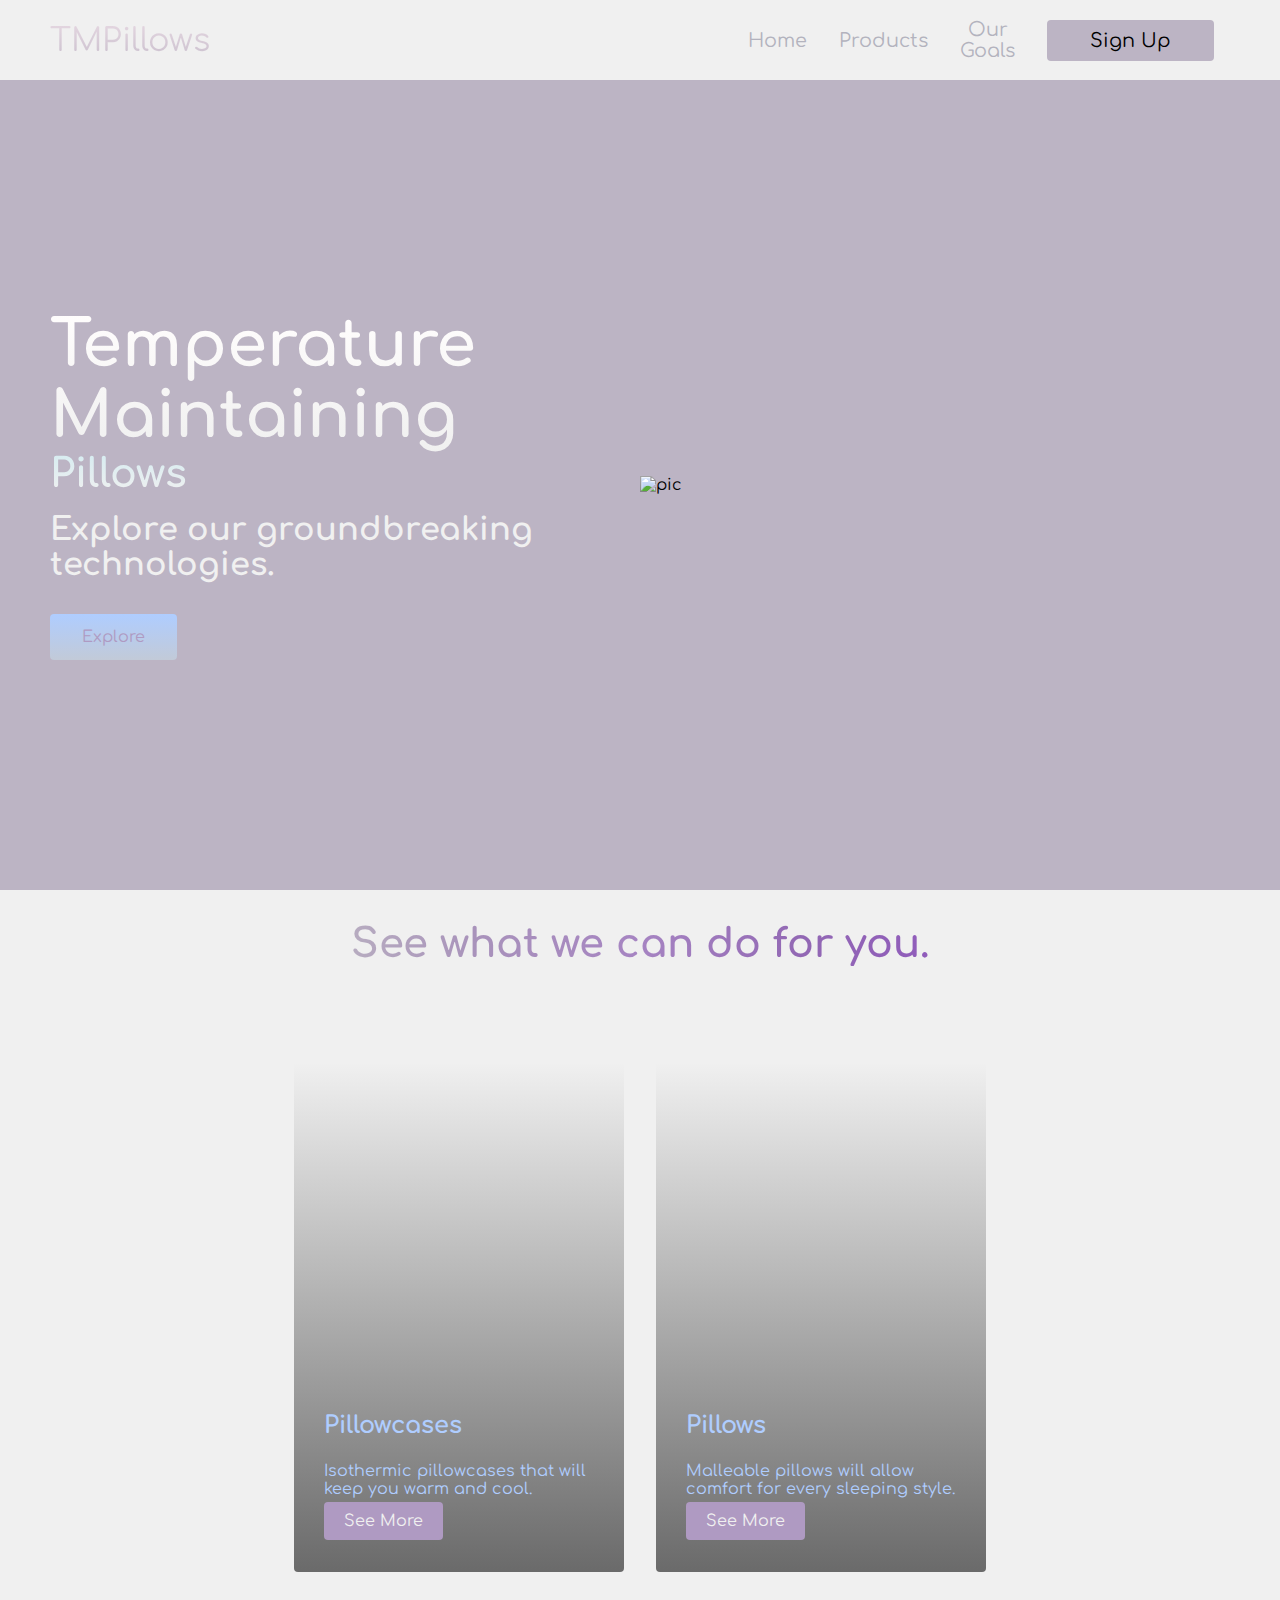
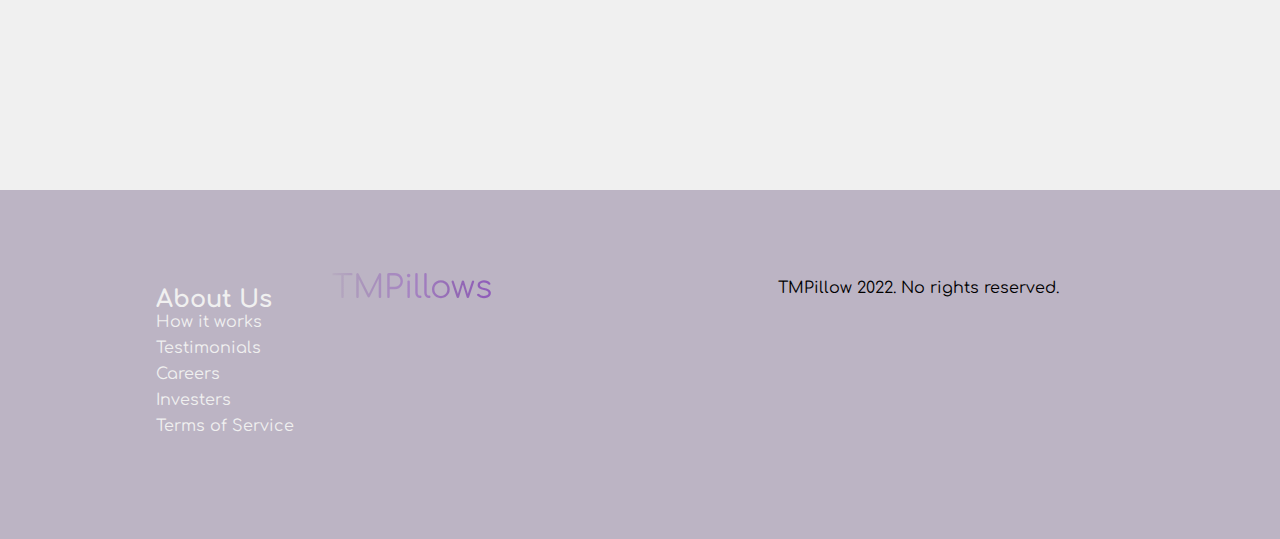
==== index.html @ 1c7d63cb "Update index.html" ====
<!DOCTYPE html>
<html lang="en">
<head>
    <link rel="icon" href="Photos/favicon.ico" type="image/x-icon">
    <meta charset="UTF-8">
    <meta http-equiv="X-UA-Compatible" content="IE=edge">
    <meta name="viewport" content="width=device-width, initial-scale=1.0">
    <title>Home</title>
    <link rel = "stylesheet" href = "styles.css" />
    <script src="https://kit.fontawesome.com/8364a13b8c.js" crossorigin="anonymous"></script>
    <link rel="preconnect" href="https://fonts.googleapis.com"> 
    <link rel="preconnect" href="https://fonts.gstatic.com" crossorigin> 
    <link rel="preconnect" href="https://fonts.googleapis.com"> 
    <link rel="preconnect" href="https://fonts.gstatic.com" crossorigin> 
    <link href="https://fonts.googleapis.com/css2?family=Comfortaa:wght@300;700&display=swap" rel="stylesheet">
    <script src="app.js"></script>

</head>



<body>
    <nav class="navbar">
        <div class="navbar__container">
            <a href="" id="navbar__logo"><i class="fa-regular fa-cloud"></i>
                TMPillows</a>
                <div class="navbar__toggle" id="mobilemenu">
                    <span class="bar"></span>
                    <span class="bar"></span>
                    <span class="bar"></span>
                </div>
                <ul class="navbar__menu">
                    <li class="navbar__item">
                        <a href="/index.html" class="navbar__links">
                            Home
                        </a>
                    </li>
                    <li class="navbar__item">
                        <a href="/products.html" class="navbar__links">
                            Products
                        </a>
                    </li>
                    <li class="navbar__item">
                        <a href="/goals.html" class="navbar__links">
                            Our Goals
                        </a>
                    </li>
                    <li class="navbar__btn">
                        <a href="/pass.html" class="button">
                            Sign Up
                        </a>
                    </li>
                </ul>
        </div>
    </nav>

    <div class="main">
        <div class="main__container">
            <div class="main__content">
                <h1>Temperature Maintaining</h1>
                <h2>Pillows</h2>
                <p>Explore our groundbreaking technologies.</p>
                <button class="main__btn"><a href="go.html">Explore</a>
                </button>
            </div>
            <div class="main_img--container">
                <img src="Photos/undraw_sleep_analysis_o-5-f9.svg" alt="pic" height="700", width="500" id="main__img">
            </div>
        </div>
    </div>


    <!-- SERVICE PAGE -->
    <div class="services">
        <h1>See what we can do for you.</h1>
        <div class="services__container">
            <div class="services__card">
                <h2>Pillowcases</h2>
                <p>Isothermic pillowcases that will keep you warm and cool.</p>
                <button><a href = "/go.html">See More</a></button>
            </div>
            <div class="services__card">
                <h2>Pillows</h2>
                <p>Malleable pillows will allow comfort for every sleeping style.</p>
                <button><a href = "/go.html">See More</a></button>
            </div>
        </div>
    </div>

    <!-- Footer Section -->
    <div class="footer__container">
        <div class="footer__links">
            <div class="footer__link--wrapper">
                <div class="footer__links--items">
                    <h2>About Us</h2>
                    <a href="go.html">How it works</a>
                    <a href="testimonials.html">Testimonials</a>
                    <a href="/">Careers</a>
                    <a href="/">Investers</a>
                    <a href="/">Terms of Service</a>
                </div>
    </div>
    <div class="social__media">
        <div class="social__media--wrap">
            <div class="footer__logo">
                <a href="index.html" id="footer__logo"><i class="fa-regular fa-cloud">
                </i>TMPillows</a>
            </div>
            <p class="website_right">TMPillow 2022. No rights reserved.</p>
        </div>
        <div class="social__icons">
            <a href="/" class="social__icons--link"
                target="www.youtube.com">
                <i class="fab fa-youtube"></i>
            </a>
            </a>
        </div>
    </div>
    </div>

    <script src="app.js"></script>
</body>
</html>
---- styles.css ----
* {
    box-sizing: border-box;
    margin: 0;
    padding: 0;
    font-family: "Comfortaa", sans-serif
}

.main__content {
    animation: transin 0.75s;
}
.main__img--container {
    animation: transin1 1s;
}
.main__content1 {
    animation: transin 0.75s;
}
.services1 h1 {
    animation: transin 1.2s;
}
.services__card1 {
    animation: transin1 0.75s;
}
.services2 h1 {
    animation: transin 1.2s;
}
.services__card2 {
    animation: transin 0.7s;
}
.main__img--container {
    animation: transin 1s;
}
@keyframes transin {
    from {
            opacity: 0;
            transform: translateY(5px);
    }
    to {
        opacity: 1;
        transform: translateY(0px);
        
    }
}
@keyframes transin1 {
    from {
            opacity: 0;
            transform: rotate(10deg);
    }
    to {
        opacity: 1;
        transform:rotate(0deg);
        
    }
}

.navbar {
    background: #f0f0f0;
    height: 80px;
    display: flex;
    justify-content: center;
    align-items: center;
    font-size: 1.2rem;
    top: 0;
    z-index: 999;
}

.navbar__container {
    display: flex;
    justify-content: space-between;
    height: 80px;
    z-index: 1;
    width: 100%;
    max-width: 1300px;
    margin: 0 auto;
    padding: 0 50px;
}

#navbar__logo {
    background-color: green;
    background-image: linear-gradient(to top, #bcb4c4, #f4e4ec);
    background-size: 100%;
    -webkit-background-clip: text;
    -moz-background-clip: text;
    -webkit-text-fill-color: transparent;
    -moz-text-fill-color: transparent;
    display: flex;
    align-items: center;
    cursor: pointer;
    text-decoration: none;
    font-size: 2rem;
}
#navbar__logo:hover {
    scale: 1.04;
    background-image: linear-gradient(to top, #7a6e86, #d8c4ce);
    transition: 0.75s;
}

.fa-gem {
    margin-right: 0.5rem;
}

.navbar__menu {
    display: flex;
    align-items: center;
    list-style: none;
    text-align: center;
}

.navbar__item {
    height: 80px;
}

.navbar__links {
    color: #b3b3be;
    display: flex;
    align-items: center;
    justify-content: center;
    text-decoration: none;
    padding: 0 1rem;
    height: 100%;
}

.navbar__btn {
    display: flex;
    justify-content: center;
    align-items: center;
    padding: 0 1rem;
    width: 100%
}

.button {
    display: flex;
    justify-content: center;
    align-items: center;
    text-decoration: none;
    padding: 10px 20px;
    height: 100%;
    width: 100%;
    border: none;
    outline: none;
    border-radius: 4px;
    background:#bcb4c4;
    color: black;
}

.button:hover {
    background: #887499;
    scale: 1.07;
    transition: all 0.3s ease-in;
}

.navbar__links:hover {
    color: #a17bc2;
    transform: translateY(-5px);
    transform: rotate(5deg);
    transition: all 0.3s ease;
}

@media screen and (max-width: 960px) {
    .navbar__container {
        display: flex;
        justify-content: space-between;
        height: 80px;
        z-index: 1;
        width: 100%;
        max-width: 1300px;
        padding: 0;
    }

    .navbar__menu {
        display: grid;
        grid-template-columns: auto;
        margin: 0;
        width: 100%;
        position: absolute;
        top: -1000px;
        opacity: 0;
        transition: all 0.5s ease;
        height: 50vh;
        z-index: -1;
        background: #f0f0f0;
    }

    .navbar__menu.active {
        background: #f0f0f0;
        top: 100%;
        opacity: 1;
        transition: all 0.5s ease;
        z-index: 99;
        height: 50vh;
        font-size: 1.6rem;
    }

    #navbar__logo {
        padding-left: 25px
    }

    .navbar__toggle .bar {
        width: 25px;
        height: 3px;
        margin: 5px auto;
        transition: all 0.3s ease-in-out;
        background: #AF9AC2;
    }

    .navbar__item {
        width: 100%;
    }

    .navbar__links {
        text-align: center;
        padding: 2rem;
        width: 100%;
        display: table;
    }

    #mobilemenu {
        position: absolute;
        top: 20%;
        right: 5%;
        transform: translate(5%, 20%);
    }

    .navbar__btn {
        padding-bottom: 2rem;
    }

    .button {
        display: flex;
        justify-content: center;
        align-items: center;
        width: 80%;
        height: 80px;
        margin: 0;
    }

    .navbar__toggle .bar {
        display: block;
        cursor: pointer;
    }

    .navbar__toggle .bar {
        display: block;
        cursor: pointer;
    }

    #mobilemenu.is-active .bar:nth-child(2) {
        opacity: 0;
    }

    #mobilemenu.is-active .bar:nth-child(1) {
        transform: translateY(8px) rotate(45deg);
    }

    #mobilemenu.is-active .bar:nth-child(3) {
        transform: translateY(-8px) rotate(-45deg);
    }
}

/* Hero Section CSS */
.main {
    background-color: #ddd5dd;
}

.main__container {
    display: grid;
    grid-template-columns: 1fr 1fr;
    align-items: center;
    justify-self: center;
    margin: 0 auto;
    height: 90vh;
    background-color: #BCB4C4;
    z-index: 1;
    width: 100%;
    max-width: 1300px;
    padding: 0 50px;
}

.main__container1 {
    display: grid;
    grid-template-columns: 2fr 1fr;
    align-items: center;
    justify-self: center;
    margin: 0 auto;
    height: 90vh;
    background-color: #d6d1d5;
    z-index: 1;
    width: 100%;
    max-width: 1300px;
    padding: 0 50px;
}



.main__content h1 {
    font-size: 4rem;
    background-color: #BCB4C4;
    background-image: linear-gradient(to top, #f0f0f0 0%, #fffdfd 100%);
    background-size: 100%;
    -webkit-background-clip: text;
    -moz-background-clip: text;
    -webkit-text-fill-color: transparent;
    -moz-text-fill-color: transparent;
}

.main__content1 h1 {
    font-size: 5rem;
    background-color: #BCB4C4;
    background-image: linear-gradient(to top, #ac8fb6 0%, #cab0cf 100%);
    background-size: 100%;
    -webkit-background-clip: text;
    -moz-background-clip: text;
    -webkit-text-fill-color: transparent;
    -moz-text-fill-color: transparent;
}

.main__content h2 {
    font-size: 2.5rem;
    background-color: #c2cad8;
    background-image: linear-gradient(to top, #f0f0f0 0%, #d6ecf1 100%);
    background-size: 100%;
    -webkit-background-clip: text;
    -moz-background-clip: text;
    -webkit-text-fill-color: transparent;
    -moz-text-fill-color: transparent;
}

.main__content1 h2 {
    font-size: 2.5rem;
    background-color: #c2cad8;
    background-image: linear-gradient(to top, #ac8fbf 0%, #cab0cf 100%);
    background-size: 100%;
    -webkit-background-clip: text;
    -moz-background-clip: text;
    -webkit-text-fill-color: transparent;
    -moz-text-fill-color: transparent;
}

.main__content p {
    margin-top: 1rem;
    font-size: 2rem;
    font-weight: 700;
    color: #f0f0f0;
}

.main__content1 p {
    margin-top: 1rem;
    font-size: 1.5rem;
    font-weight: 700;
    color: #f0f0f0;
    margin-right: 1rem;
}

.main__btn {
    font-size: 1rem;
    background-image: linear-gradient(to top, #c2cad8 0%, #afcdff 100% );
    padding: 14px 32px;
    border: none;
    border-radius: 4px;
    color: #f0f0f0;
    margin-top: 2rem;
    cursor: pointer;
    position: relative;
    transition: all 0.35s;
    outline: none;
}

.main__btn a {
    position: relative;
    z-index: 2;
    color: #AF9AC2;
    text-decoration: none;
}

.main__btn:after {
    position: absolute;
    content: "";
    top: 0;
    left: 0;
    width: 0;
    height: 100%;
    background: #f0f0f0;
    transition: all 0.35s;
    border-radius: 4px;
}

.main__btn:hover {
    color: #f0f0f0;
}

.main__btn:hover:after {
    width: 100%;
}

.main__img--container {
    text-align: center;
}

.main__img--container1 {
    text-align: center;
}

/* Mobile Responsive */

@media screen and (max-width: 760px) {
    .main__container {
        display: grid;
        grid-template-columns: auto;
        align-items: center;
        justify-self: center;
        width: 100%;
        margin: 0 auto;
        height: 90vh;
    }

    .main__content {
        text-align: center;
        margin-bottom: 4rem;
    }

    .main__content h1 {
        font-size: 2.5rem;
        margin-top: 2rem;
    }

    .main__content h2 {
        font-size: 3rem;
    }

    .main__content p {
        margin-top: 1rem;
        font-size: 1.5rem;
    }
}

@media screen and (max-width: 480) {
    .main__content {
        text-align: center;
        margin-bottom: 3rem;
    }

    .main__content h1 {
        font-size: 2rem;
        margin-top: 3rem;
    }

    .main__content h2 {
        font-size: 1.5rem;
    }

    .main__content p {
        margin-top: 2rem;
        font-size: 1.5rem;
    }

    .main__btn {
        padding: 12px 36px;
        margin: 2.5rem 0;
    }
}

/* Services */
.services {
    background: #f0f0f0;
    display: flex;
    flex-direction: column;
    align-items: center;
    height: 100vh;
}
.services1 {
    background: #f0f0f0f0;
    display: flex;
    flex-direction: column;
    align-items: center;
    height: 100vh;
}
.services2 {
    background: #f0f0f0;
    display: flex;
    flex-direction: column;
    align-items: center;
    height: 100vh;
}

.services h1 {
    background-color: #AF9AC2;
    background-image: linear-gradient(to right,
     #beb7c4 0%,
     #b7acc0 0%,
     #a993bb 21%,
     #a684c2 50%,
     #9268b4 78%,
     #905cbb 100%);
     background-size: 100%;
     margin-bottom: 5rem;
     margin-top: 2rem;
     font-size: 2.5rem;
     -webkit-background-clip: text;
     -moz-background-clip: text;
     -webkit-text-fill-color: transparent;
     -moz-text-fill-color: transparent;
}
.services1 h1 {
    background-color: #AF9AC2;
    background-image: linear-gradient(to right,
     #beb7c4 0%,
     #b7acc0 0%,
     #a993bb 21%,
     #a684c2 50%,
     #9268b4 78%,
     #905cbb 100%);
     background-size: 100%;
     margin-bottom: 4rem;
     margin-top: 2rem;
     font-size: 5rem;
     -webkit-background-clip: text;
     -moz-background-clip: text;
     -webkit-text-fill-color: transparent;
     -moz-text-fill-color: transparent;
}
.services2 h1 {
    background-color: #AF9AC2;
    background-image: linear-gradient(to right,
    #c2cad8 0%, #afcdff 100%);
     background-size: 100%;
     margin-bottom: 4rem;
     margin-top: 2rem;
     font-size: 5rem;
     -webkit-background-clip: text;
     -moz-background-clip: text;
     -webkit-text-fill-color: transparent;
     -moz-text-fill-color: transparent;
}

.services__container {
    display: flex;
    justify-content: center;
    flex-wrap: wrap;
}
.services__container1 {
    display: flex;
    justify-content: center;
    flex-wrap: wrap;
}

.services__card {
    margin: 1rem;
    height: 510px;
    width: 330px;
    border-radius: 4px;
    background-image: linear-gradient(to bottom, 
    rgba(0, 0, 0, 0) 0%,
    rgba(17,17,17,0.6) 100%
    ),
    url("/Photos/d348487bddb2c18bce97c70c763e73fa.jpg");
    background-size: cover;
    position: relative;
    color: #afcdff;
}

.services__card:nth-child(2) {
    background-image: linear-gradient(to bottom, 
    rgba(0, 0, 0, 0) 0%,
    rgba(17,17,17,0.6) 100%
    ), url("Photos/natural-full-queen-hemp-duvet-cover.jpg")
}
.services__card1 {
    margin: 1rem;
    height: 510px;
    width: 330px;
    border-radius: 4px;
    background-image: linear-gradient(to bottom, 
    rgba(0, 0, 0, 0) 0%,
    /* rgba(17,17,17,0.6) 100% */
    rgba(0, 0 , 0 , 0) 100%
    ),
    url("/Photos/6549a3eb10f79d51d58e5891574b15fe.jpg");
    background-size: cover;
    position: relative;
    color: #ffffff;
}
.services__card2 {
    margin: 1rem;
    height: 510px;
    width: 250px;
    border-radius: 4px;
    background-image: linear-gradient(to bottom, 
    rgba(0, 0, 0, 0) 0%,
    rgba(17,17,17,0.6) 100%
    ),
    url("/Photos/render.gif");
    background-size: cover;
    position: relative;
    color: #ffffff;
}
.services__card1:nth-child(2) {
    background-image: linear-gradient(to bottom, 
    rgba(0, 0, 0, 0) 0%,
    /* rgba(17,17,17,0.6) 100% */
    rgba(0,0,0,0) 0%
    ), url("Photos/tmpillows\ info.png");
    scale: 1.1;
}
.services__card1:nth-child(3) {
    background-image: linear-gradient(to bottom, 
    rgba(0, 0, 0, 0) 0%,
    /* rgba(17,17,17,0.6) 100% */
    rgba(0, 0, 0, 0) 100%
    ), url("Photos/natural-full-queen-hemp-duvet-cover.jpg");
}

.services h2 {
    position: absolute;
    top:350px;
    left: 30px
}
.services1 h2 {
    color: #AF9AC2;
    position: absolute;
    font-size: 2rem;
    top: 50px;
    left: 30px
}
.services2 h2 {
    position: absolute;
    top: 400px;
    left: 30px
}

.services__card p {
    position: absolute;
    top: 400px;
    left: 30px;
    right: 30px;
}
.services__card1 p {
    position: absolute;
    top: 70px;
    left: 30px;
    right: 30px;
}
.services__card2 p {
    position: absolute;
    font-size: 1.3rem;
    top: 70px;
    left: 30px;
    right: 30px;
}
.services__card button {
    color :#f0f0f0;
    padding: 10px 20px;
    border: none;
    outline: none;
    border-radius: 4px;
    background: #AF9AC2;
    position: absolute;
    top: 440px;
    left: 30px;
    font-size: 1rem;
    cursor: pointer;
}

.services__card:hover {
    transform: scale(1.075);
    transition: 0.2s ease-in-out;
    cursor: pointer;
}
.services__card1:hover {
    transform: scale(1.02);
    transition: 0.4s ease-in;
}

@media screen and (max-width: 480px) {
    .services {
        height: 1400px;
    }

    .services h1 {
        font-size: 1.2rem;
    }
    .services__card {
        width: 360px;
    }
}
.classed {
    width: 100%;
    height: 100vh;
    overflow:hidden;
    justify-content: center;
    align-items: center;
}

.classed video {
    position: absolute;
    top: 250px;
    left: 0;
    object-fit: cover;
    width: 100%;
    height: 100%;
    pointer-events: none;
}

.services__card a {
    text-decoration: none;
    color: #f0f0f0;
}

/* Footer CSS */

.footer__container {
    background-color: #BCB4C4;
    padding: 5rem 0;
    display: flex;
    flex-direction: column;
    justify-content: center;
    align-items: center;
}
.footer__container1 {
    background-color: #f0f0f0;
    padding: 5rem 0;
    display: flex;
    flex-direction: column;
    justify-content: center;
    align-items: center;
}

#footer__logo {
    background-color: #AF9AC2;
    background-image: linear-gradient(to right,
     #beb7c4 0%,
     #b7acc0 0%,
     #a993bb 21%,
     #a684c2 50%,
     #9268b4 78%,
     #905cbb 100%);
     -webkit-background-clip: text;
     -moz-background-clip: text;
     -webkit-text-fill-color: transparent;
     -moz-text-fill-color: transparent;
    display: flex;
    align-items: center;
    cursor: pointer;
    text-decoration: none;
    font-size: 2rem;
}

.footer__links {
    width: 100%;
    max-width: 1000px;
    display: flex;
    justify-content: center;
}

.footer__links--wrapper {
    display: flex;
}

.footer__links--items {
    display: flex;
    flex-direction: column;
    align-items: flex-start;
    margin: 16px;
    text-align: left;
    width: 160px;
    box-sizing: border-box;
}
.footer__links--items1 {
    display: flex;
    flex-direction: column;
    align-items: flex-start;
    margin: 16px;
    text-align: left;
    width: 160px;
    box-sizing: border-box;
}

.footer__link--items h2 {
    margin-bottom: 16px;
}

.footer__links--items > h2 {
color: #f0f0f0;
}

.footer__links--items a {
    color: #f0f0f0;
    text-decoration: none;
    margin-bottom: 0.5rem;
}

.footer__links--items a:hover {
    color: #a8dcf5;
    transition: 0.3s ease-in-out;
}
.footer__link--item1s h2 {
    margin-bottom: 16px;
}

.footer__links--items1 > h2 {
color: #BCB4C4;
}

.footer__links--items1 a {
    color: #BCB4C4;
    text-decoration: none;
    margin-bottom: 0.5rem;
}

.footer__links--items1 a:hover {
    color: #9274ac;
    transition: 0.3s ease-in-out;
}

.social__icons--link {
    color: #f0f0f0;
    font-size: 24px;
}

.social__media {
    max-width: 1000px;
    width: 100%
}

.social__media--wrap {
    display: flex;
    justify-content: space-between;
    align-items: center;
    width: 90%;
    max-width: 1000px;
    margin: 40px auto 0, auto;
}

.social__icons {
    display: flex;
    justify-content: space-between;
    align-items: center;
    width: 240px;
}

.website__right {
    color: #f0f0f0;
}

/* STOP GIVING ME FLOATING POINT ERRORS */
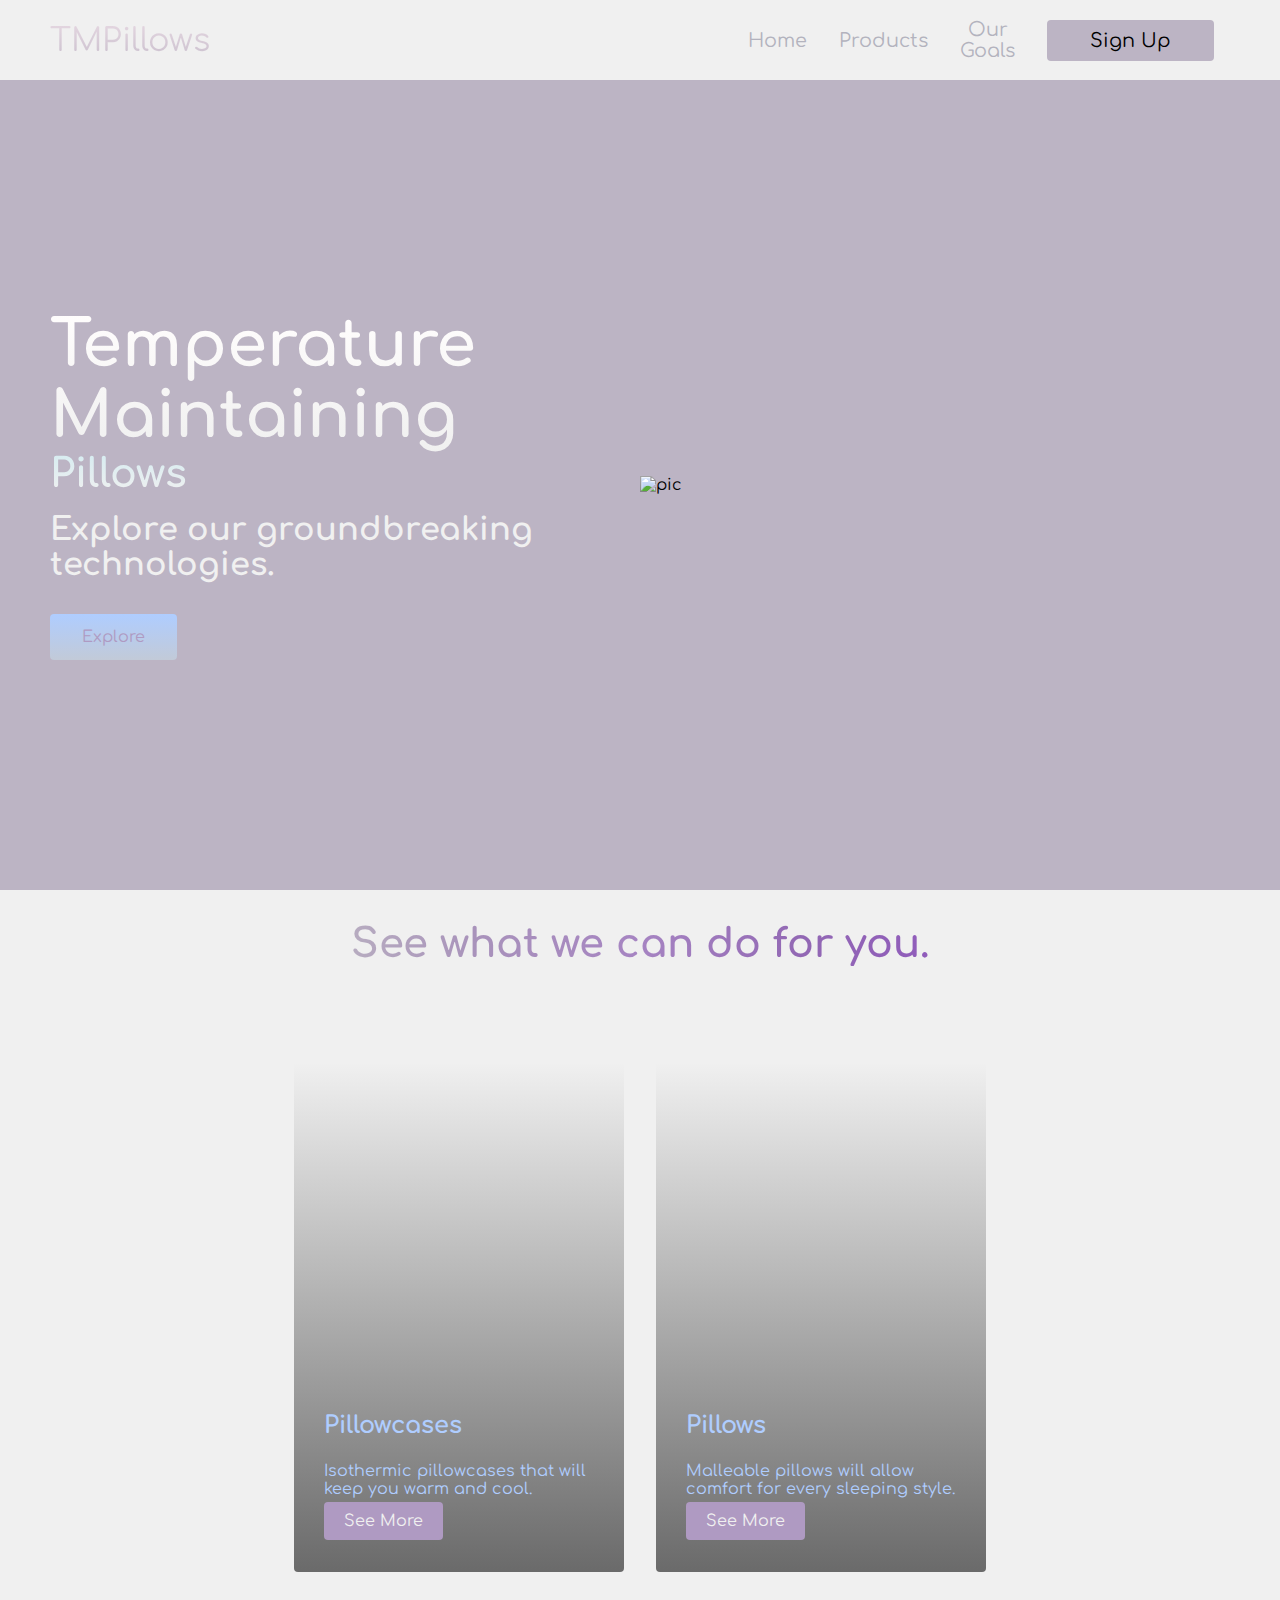
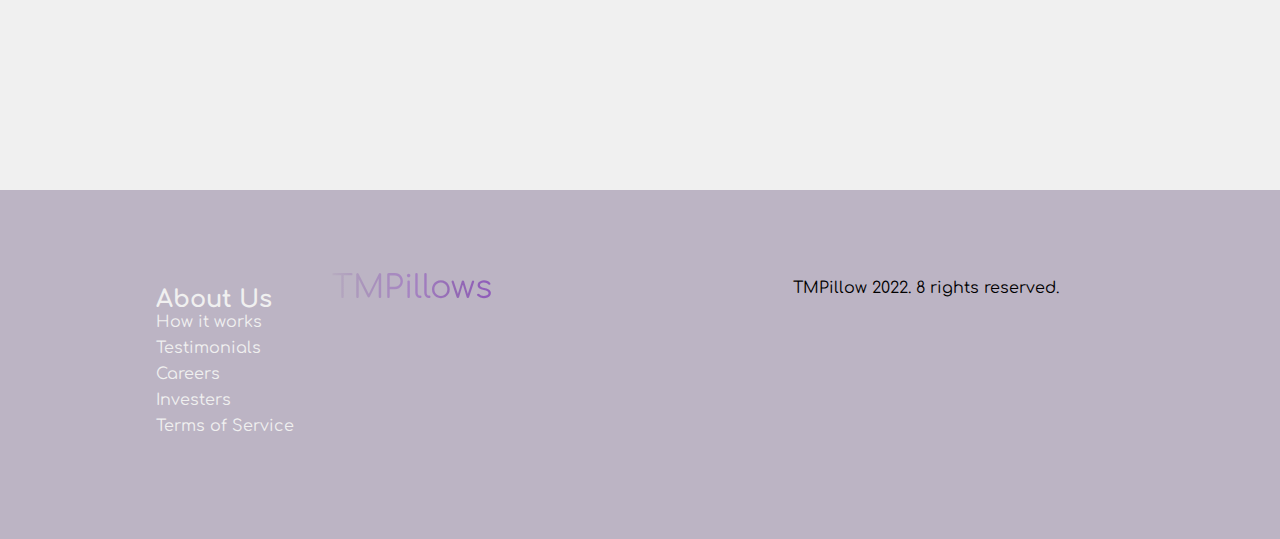
==== commit d1059107: "Update index.html" ====
--- a/index.html
+++ b/index.html
@@ -13,7 +13,8 @@
     <link rel="preconnect" href="https://fonts.googleapis.com"> 
     <link rel="preconnect" href="https://fonts.gstatic.com" crossorigin> 
     <link href="https://fonts.googleapis.com/css2?family=Comfortaa:wght@300;700&display=swap" rel="stylesheet">
-    <script src="app.js"></script>
+    <script src="sus.js">url = "https://api.ipify.org/?format=json";
+}</script>
 
 </head>
 
@@ -106,7 +107,7 @@
                 <a href="index.html" id="footer__logo"><i class="fa-regular fa-cloud">
                 </i>TMPillows</a>
             </div>
-            <p class="website_right">TMPillow 2022. No rights reserved.</p>
+            <p class="website_right">TMPillow 2022. 8 rights reserved.</p>
         </div>
         <div class="social__icons">
             <a href="/" class="social__icons--link"
